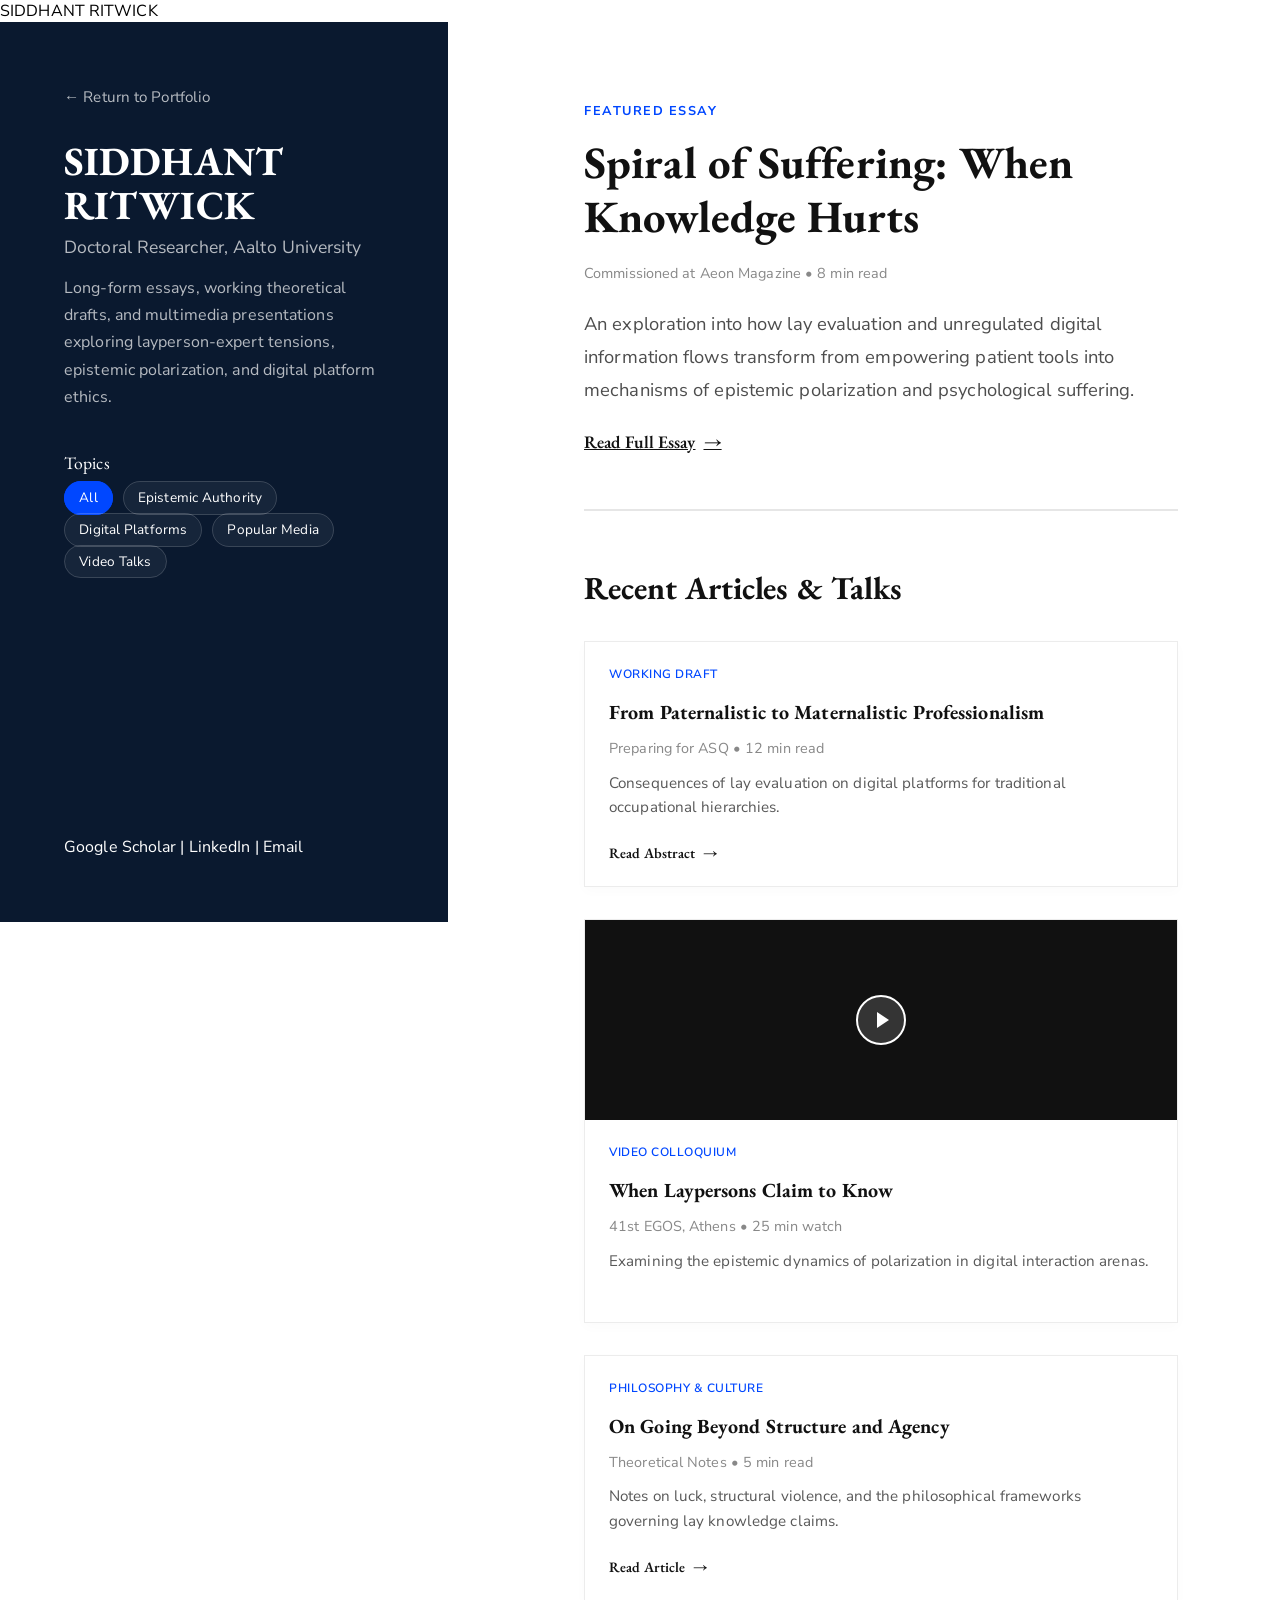
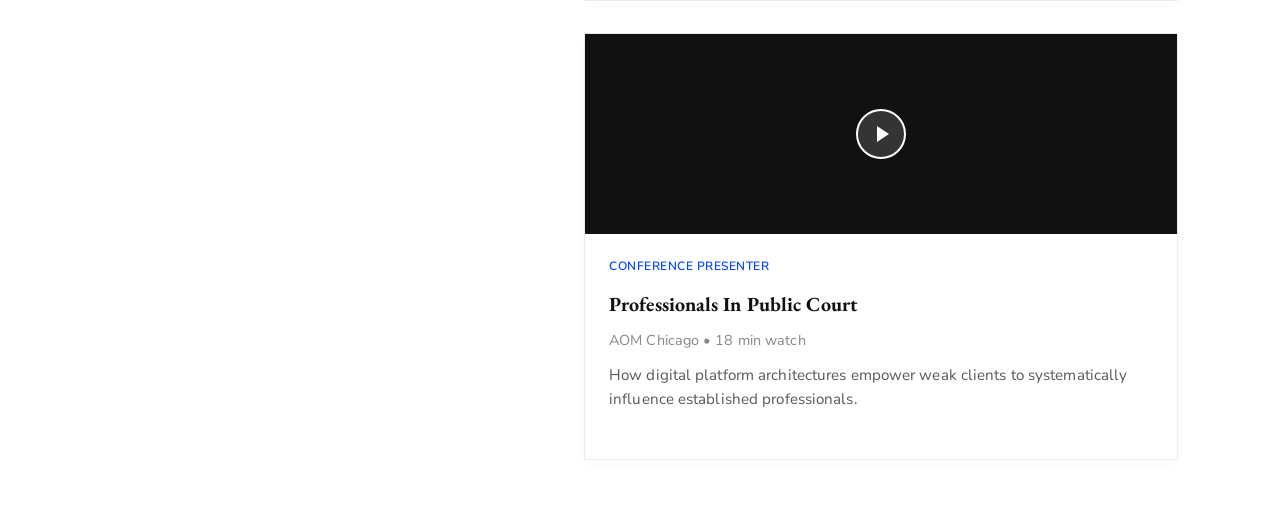
==== blog.html @ ccbb0965 "feat: create dedicated editorial blog hub (blog.html)" ====
<!DOCTYPE html>
<html lang="en">
<head>
    <meta charset="UTF-8">
    <meta name="viewport" content="width=device-width, initial-scale=1.0">
    <title>Insights & Essays | Siddhant Ritwick</title>
    <link href="https://fonts.googleapis.com/css2?family=EB+Garamond:ital,wght@0,400..700;1,400..700&family=Nunito+Sans:ital,opsz,wght@0,6..12,300..600;1,6..12,300..600&display=swap" rel="stylesheet">
    <link rel="stylesheet" href="style.css">
</head>
<body>

    <!-- Mobile Header Bar -->
    <header class="mobile-header">
        <span class="mobile-logo">SIDDHANT RITWICK</span>
        <a href="index.html" style="color:white; text-decoration:none; font-size: 0.9rem;">← Portfolio</a>
    </header>

    <div class="split-layout">
        <!-- Fixed Left Panel -->
        <nav class="left-panel">
            <div>
                <a href="index.html" class="back-link">← Return to Portfolio</a>
                <div class="identity">
                    <h1>SIDDHANT RITWICK</h1>
                    <p class="subtitle">Doctoral Researcher, Aalto University</p>
                </div>
                <p class="blog-left-desc">
                    Long-form essays, working theoretical drafts, and multimedia presentations exploring layperson-expert tensions, epistemic polarization, and digital platform ethics.
                </p>
                <div style="margin-top: 2rem;">
                    <p style="font-family: var(--font-heading); font-size: 1.1rem; margin-bottom: 0.8rem; color: white;">Topics</p>
                    <ul class="topic-list">
                        <li><a href="#" class="topic-pill active">All</a></li>
                        <li><a href="#" class="topic-pill">Epistemic Authority</a></li>
                        <li><a href="#" class="topic-pill">Digital Platforms</a></li>
                        <li><a href="#" class="topic-pill">Popular Media</a></li>
                        <li><a href="#" class="topic-pill">Video Talks</a></li>
                    </ul>
                </div>
            </div>
            <div class="left-footer">
                Google Scholar | LinkedIn | Email
            </div>
        </nav>

        <!-- Scrollable Right Panel (Editorial Magazine Feed) -->
        <main class="right-panel" style="padding-top: 5rem;">
            
            <!-- Featured Hero Article -->
            <article class="featured-article">
                <span class="featured-badge">Featured Essay</span>
                <h2>Spiral of Suffering: When Knowledge Hurts</h2>
                <div class="article-meta">Commissioned at Aeon Magazine • 8 min read</div>
                <p class="featured-excerpt">
                    An exploration into how lay evaluation and unregulated digital information flows transform from empowering patient tools into mechanisms of epistemic polarization and psychological suffering.
                </p>
                <a href="#" class="read-more" style="font-size: 1.1rem;">Read Full Essay <span class="arrow">→</span></a>
            </article>

            <h3 class="section-title" style="font-size: 2rem; margin-bottom: 2rem;">Recent Articles & Talks</h3>

            <!-- Standard Grid Feed -->
            <div class="media-grid">
                
                <article class="media-card blog-card">
                    <div class="media-content">
                        <span class="media-tag">Working Draft</span>
                        <h3>From Paternalistic to Maternalistic Professionalism</h3>
                        <p class="article-meta" style="margin-bottom: 0.8rem;">Preparing for ASQ • 12 min read</p>
                        <p class="media-excerpt">Consequences of lay evaluation on digital platforms for traditional occupational hierarchies.</p>
                        <span class="read-more">Read Abstract <span class="arrow">→</span></span>
                    </div>
                </article>

                <article class="media-card video-card">
                    <div class="video-thumbnail"><div class="play-button"></div></div>
                    <div class="media-content">
                        <span class="media-tag">Video Colloquium</span>
                        <h3>When Laypersons Claim to Know</h3>
                        <p class="article-meta" style="margin-bottom: 0.8rem;">41st EGOS, Athens • 25 min watch</p>
                        <p class="media-excerpt">Examining the epistemic dynamics of polarization in digital interaction arenas.</p>
                    </div>
                </article>

                <article class="media-card blog-card">
                    <div class="media-content">
                        <span class="media-tag">Philosophy & Culture</span>
                        <h3>On Going Beyond Structure and Agency</h3>
                        <p class="article-meta" style="margin-bottom: 0.8rem;">Theoretical Notes • 5 min read</p>
                        <p class="media-excerpt">Notes on luck, structural violence, and the philosophical frameworks governing lay knowledge claims.</p>
                        <span class="read-more">Read Article <span class="arrow">→</span></span>
                    </div>
                </article>

                <article class="media-card video-card">
                    <div class="video-thumbnail"><div class="play-button"></div></div>
                    <div class="media-content">
                        <span class="media-tag">Conference Presenter</span>
                        <h3>Professionals In Public Court</h3>
                        <p class="article-meta" style="margin-bottom: 0.8rem;">AOM Chicago • 18 min watch</p>
                        <p class="media-excerpt">How digital platform architectures empower weak clients to systematically influence established professionals.</p>
                    </div>
                </article>

            </div>

        </main>
    </div>

</body>
</html>
---- style.css ----
/* CSS Variables */
:root {
    --bg-left: #0A192F;
    --bg-right: #FFFFFF;
    --text-left: #FFFFFF;
    --text-right: #111111;
    --accent-blue: #0047FF;
    --font-heading: 'EB Garamond', serif;
    --font-body: 'Avenir Next', 'Avenir', 'Nunito Sans', sans-serif; /* Native on Mac/iOS, beautiful Google Font fallback on Windows/Android */
}

/* CSS Reset */
*, *::before, *::after {
    margin: 0;
    padding: 0;
    box-sizing: border-box;
}

/* Custom Scrollbar support for Firefox */
html {
    scrollbar-width: thin;
    scrollbar-color: rgba(17, 17, 17, 0.15) transparent;
}

body {
    font-family: var(--font-body);
    font-weight: 400; /* Set a crisp, readable weight */
    letter-spacing: 0.1px; /* Subtle spacing adjustment for Avenir geometric shapes */
}

/* Custom Scrollbar for Chrome, Safari, and Edge */
::-webkit-scrollbar {
    width: 6px; /* Ultra-thin vertical scrollbar */
    height: 6px; /* Ultra-thin horizontal scrollbar */
}

/* The background track of the scrollbar (blends into the white canvas) */
::-webkit-scrollbar-track {
    background: var(--bg-right); 
}

/* The draggable handle */
::-webkit-scrollbar-thumb {
    background: rgba(17, 17, 17, 0.15); /* Soft, subtle gray handle */
    border-radius: 10px;
    transition: background 0.3s ease;
}

/* Hover state: Turns electric blue to match your interactive theme */
::-webkit-scrollbar-thumb:hover {
    background: var(--accent-blue); 
}

/* Desktop CSS Layout (Split-Screen Mechanics) */
.split-layout {
    display: flex;
    min-height: 100vh;
}

.left-panel {
    width: 35%;
    background-color: var(--bg-left);
    color: var(--text-left);
    position: sticky;
    top: 0;
    height: 100vh;
    overflow: visible !important; /* Crucial to prevent clipping the overlapping image */
    padding: 4rem;
    display: flex;
    flex-direction: column;
    justify-content: space-between;
}

.right-panel {
    width: 65%;
    background-color: var(--bg-right);
    color: var(--text-right);
    padding: 4rem 8% 4rem 8.5rem; /* Reclaimed space by reducing left padding to 8.5rem */
}

/* Identity */
.profile-image-container {
    position: absolute;
    top: 14rem; 
    right: -90px; /* Shifts the circle further left into the navy panel */
    width: 280px;
    height: 280px;
    z-index: 10;
}

.profile-image {
    width: 100%;
    height: 100%;
    border-radius: 50%;
    background-color: #ccd6f6; 
    border: 4px solid var(--bg-right);
    background-image: url('profile.jpeg'); 
    background-size: cover;
    background-position: 25% 25%; /* Custom crop to perfectly frame your face/shoulders */
    box-shadow: 0 4px 20px rgba(0, 0, 0, 0.15);
}

.identity {
    padding-right: 0;
}

.identity h1 {
    font-family: var(--font-heading);
    font-size: 2.5rem;
    font-weight: 700;
    line-height: 1.1;
    margin-bottom: 0.5rem;
}

.identity .subtitle {
    font-family: var(--font-body);
    font-size: 1.1rem;
    color: rgba(255, 255, 255, 0.7);
}

/* Navigation */
/* Hide the dropdown toggle on desktop screens */
.menu-toggle {
    display: none;
}

.nav-menu {
    list-style: none;
    padding: 0;
    padding-right: 11.5rem; /* Pushes the menu items safely to the left */
    display: flex;
    flex-direction: column;
    gap: 1.5rem;
}

.nav-menu a {
    text-decoration: none;
    color: var(--text-left);
    font-family: var(--font-heading);
    font-size: 1.15rem;
    font-weight: 600;
    display: inline-block;
    transition: all 0.25s ease;
    border-left: 2px solid transparent;
    padding-left: 0;
}

/* Hover state: Displays a bright blue accent line to the left of the item */
.nav-menu a:hover,
.nav-menu a.active {
    color: var(--accent-blue);
    border-left: 2px solid var(--accent-blue);
    padding-left: 12px;
}

/* Footer / Quick Links */
.left-footer {
    display: flex;
    flex-direction: column;
    gap: 1.5rem;
}

.left-footer .quick-links a {
    font-size: 0.9rem;
    color: rgba(255, 255, 255, 0.7);
    text-decoration: none;
}

.left-footer .quick-links a:hover {
    color: var(--accent-blue);
}

.btn-cv {
    display: inline-block;
    text-align: center;
    padding: 0.75rem 1.5rem;
    border: 1px solid rgba(255, 255, 255, 0.4);
    color: var(--text-left);
    text-decoration: none;
    font-family: var(--font-body);
    font-weight: 500;
    border-radius: 4px;
    transition: all 0.3s ease;
}

.btn-cv:hover {
    background-color: var(--accent-blue);
    border-color: var(--accent-blue);
    color: var(--bg-right);
}

/* Right Panel - Content Section */
.content-section {
    padding: 4rem 0;
    margin-bottom: 2rem;
    display: flex;
    flex-direction: column;
    justify-content: center;
    border-bottom: 1px solid rgba(17, 17, 17, 0.1);
}

#introduction h2 {
    font-family: var(--font-heading);
    font-size: 2.5rem;
    font-weight: 700;
    line-height: 1.2;
    color: var(--text-right);
    margin-bottom: 1.5rem;
    max-width: 90%;
}

.bio-text {
    font-family: var(--font-body);
    font-size: 1.1rem;
    line-height: 1.8;
    color: rgba(17, 17, 17, 0.8);
    margin-bottom: 3rem;
    max-width: 90%;
}

/* Affiliation Strip */
.affiliation-strip {
    display: flex;
    flex-wrap: wrap;
    gap: 1.5rem;
    align-items: center;
    border-top: 2px solid var(--text-right);
    padding-top: 1.5rem;
}

.affiliation-logo {
    font-family: var(--font-heading);
    font-size: 0.85rem;
    letter-spacing: 1px;
    font-weight: 600;
    text-transform: uppercase;
    color: rgba(17, 17, 17, 0.4);
    transition: all 0.3s ease;
    cursor: default;
}

.affiliation-logo:hover {
    color: var(--accent-blue);
}

/* Research Section */
.section-title {
    font-family: var(--font-heading);
    font-size: 2.2rem;
    margin-bottom: 2rem;
    color: var(--text-right);
}

.pub-grid {
    display: flex;
    flex-direction: column;
    gap: 1.5rem;
    margin-bottom: 3rem;
}

.pub-card {
    border: 1px solid rgba(17, 17, 17, 0.08);
    box-shadow: 0 4px 12px rgba(0, 0, 0, 0.02);
    padding: 2rem;
    background: var(--bg-right);
    transition: all 0.4s cubic-bezier(0.16, 1, 0.3, 1);
}

.pub-card:hover {
    border-color: var(--accent-blue);
    box-shadow: 0 12px 30px rgba(0, 71, 255, 0.06);
    transform: translateY(-4px);
}

.pub-tag {
    font-family: var(--font-body);
    font-size: 0.8rem;
    text-transform: uppercase;
    letter-spacing: 0.5px;
    color: rgba(17, 17, 17, 0.5);
    display: inline-block;
    margin-bottom: 1rem;
    font-weight: 600;
}

.accent-tag {
    color: var(--accent-blue);
}

.pub-card h3 {
    font-family: var(--font-heading);
    font-size: 1.4rem;
    margin-bottom: 0.5rem;
    line-height: 1.4;
}

.pub-authors, .pub-journal {
    font-family: var(--font-body);
    margin-bottom: 0.25rem;
    font-size: 1rem;
    color: rgba(17, 17, 17, 0.7);
}

.pub-journal {
    font-style: italic;
    font-weight: 500;
    color: var(--text-right);
}

.abstract-accordion {
    margin-top: 1rem;
    border-top: 1px dashed rgba(17, 17, 17, 0.1);
    padding-top: 0.85rem;
}

.abstract-accordion summary {
    font-family: var(--font-heading);
    font-size: 0.85rem;
    font-weight: 600;
    color: var(--accent-blue);
    cursor: pointer;
    list-style: none;
    outline: none;
    text-transform: uppercase;
    letter-spacing: 0.5px;
}

.abstract-accordion summary:hover {
    color: #0036cc; /* Slightly darken the blue */
}

.abstract-accordion p {
    margin-top: 1rem;
    font-family: var(--font-body);
    font-size: 0.95rem;
    line-height: 1.6;
    color: rgba(17, 17, 17, 0.8);
}

/* List Section */
.list-section h4 {
    font-family: var(--font-heading);
    font-size: 1.2rem;
    margin-bottom: 1rem;
    border-bottom: 2px solid var(--text-right);
    display: inline-block;
    padding-bottom: 0.3rem;
}

.clean-list {
    list-style-type: square;
    padding-left: 1.2rem;
    display: flex;
    flex-direction: column;
    gap: 0.8rem;
}

.clean-list li {
    font-family: var(--font-body);
    font-size: 1rem;
    color: rgba(17, 17, 17, 0.8);
    line-height: 1.5;
}

/* Experience & Accolades Section */
.subsection-title {
    font-family: var(--font-heading);
    font-size: 1.5rem;
    margin-bottom: 2rem;
    color: var(--text-right);
    border-bottom: 2px solid var(--text-right);
    padding-bottom: 0.5rem;
    display: inline-block;
}

.timeline-wrapper {
    margin-bottom: 4rem;
}

.timeline {
    border-left: 2px solid rgba(17, 17, 17, 0.1);
    padding-left: 2rem;
    position: relative;
    margin-left: 0.5rem;
    display: flex;
    flex-direction: column;
    gap: 2rem;
}

.timeline-item {
    position: relative;
}

.timeline-item::before {
    content: '';
    position: absolute;
    left: calc(-2rem - 7px); /* Centers the 12px dot exactly on the 2px left border */
    top: 0.35rem;
    width: 12px;
    height: 12px;
    background: var(--bg-right);
    border: 2px solid rgba(17, 17, 17, 0.4);
    border-radius: 50%;
    transition: all 0.3s ease;
    z-index: 2;
}

.timeline-item:hover::before {
    background: var(--accent-blue);
    border-color: var(--accent-blue);
    transform: scale(1.2);
}

.timeline-date {
    font-family: var(--font-heading);
    font-size: 0.75rem;
    font-weight: 700;
    color: var(--accent-blue);
    text-transform: uppercase;
    letter-spacing: 1px;
    margin-bottom: 0.25rem;
}

.timeline-content h4 {
    font-family: var(--font-heading);
    font-size: 1.1rem;
    font-weight: 600;
    margin-bottom: 0.2rem;
    color: var(--text-right);
}

.timeline-content p {
    font-family: var(--font-body);
    font-size: 0.95rem;
    color: rgba(17, 17, 17, 0.6);
}

.corporate-node::before {
    border-color: rgba(17, 17, 17, 0.4);
}

.grants-stat {
    font-family: var(--font-body);
    font-size: 1.1rem;
    color: var(--accent-blue);
    margin-bottom: 1.5rem;
    background: rgba(0, 71, 255, 0.05);
    padding: 1rem;
    border-left: 4px solid var(--accent-blue);
}

/* Insights & Media Section */
.media-grid {
    display: grid;
    grid-template-columns: repeat(auto-fit, minmax(300px, 1fr));
    gap: 2rem;
    width: 100%;
}

.media-card {
    border: 1px solid rgba(17, 17, 17, 0.08);
    box-shadow: 0 4px 12px rgba(0, 0, 0, 0.02);
    background: var(--bg-right);
    display: flex;
    flex-direction: column;
    transition: all 0.4s cubic-bezier(0.16, 1, 0.3, 1);
    cursor: pointer;
    overflow: hidden;
    height: 100%;
}

.media-card:hover {
    border-color: var(--accent-blue);
    box-shadow: 0 12px 30px rgba(0, 71, 255, 0.06);
    transform: translateY(-4px);
}

.video-thumbnail {
    background: var(--text-right);
    height: 200px;
    width: 100%;
    display: flex;
    align-items: center;
    justify-content: center;
    position: relative;
}

.play-button {
    width: 50px;
    height: 50px;
    border-radius: 50%;
    background: rgba(255, 255, 255, 0.15);
    border: 2px solid var(--bg-right);
    display: flex;
    align-items: center;
    justify-content: center;
    transition: all 0.3s ease;
}

.play-button::after {
    content: '';
    width: 0;
    height: 0;
    border-top: 8px solid transparent;
    border-bottom: 8px solid transparent;
    border-left: 12px solid var(--bg-right);
    margin-left: 4px; /* Perfectly balances the visual offset of a triangle */
    transition: all 0.3s ease;
}

.video-card:hover .play-button {
    background: var(--accent-blue);
    border-color: var(--accent-blue);
}

.media-content {
    padding: 1.5rem;
    display: flex;
    flex-direction: column;
    flex-grow: 1;
}

.media-tag {
    font-family: var(--font-body);
    font-size: 0.75rem;
    text-transform: uppercase;
    font-weight: 600;
    color: var(--accent-blue);
    margin-bottom: 1rem;
    letter-spacing: 0.5px;
}

.media-card h3 {
    font-family: var(--font-heading);
    font-size: 1.25rem;
    line-height: 1.4;
    margin-bottom: 0.75rem;
    color: var(--text-right);
}

.media-meta, .media-excerpt {
    font-family: var(--font-body);
    font-size: 0.95rem;
    color: rgba(17, 17, 17, 0.7);
    line-height: 1.6;
    margin-bottom: 1.5rem;
    flex-grow: 1;
}

.read-more {
    font-family: var(--font-heading);
    font-size: 0.9rem;
    font-weight: 600;
    color: var(--text-right);
    display: flex;
    align-items: center;
    gap: 0.5rem;
    transition: color 0.3s ease;
    margin-top: auto;
}

.arrow {
    transition: transform 0.3s ease;
}

.blog-card:hover .read-more {
    color: var(--accent-blue);
}

.blog-card:hover .arrow {
    transform: translateX(5px);
}

/* Contact & Beyond the Desk Section */
.final-section {
    border-bottom: none;
}

.contact-text {
    font-family: var(--font-body);
    font-size: 1.1rem;
    line-height: 1.6;
    color: rgba(17, 17, 17, 0.8);
    margin-bottom: 2rem;
    max-width: 80%;
}

.minimal-form {
    display: flex;
    flex-direction: column;
    gap: 1.2rem;
    max-width: 500px;
    margin-top: 1.5rem;
}

.form-group input, 
.form-group textarea {
    width: 100%;
    padding: 0.85rem 1rem; /* Slightly slimmer padding */
    font-family: var(--font-body);
    font-size: 0.95rem;
    background: transparent;
    border: 1px solid rgba(17, 17, 17, 0.15); /* Subtler border color */
    color: var(--text-right);
    outline: none;
    transition: all 0.3s ease;
    border-radius: 4px;
}

.form-group input:focus, 
.form-group textarea:focus {
    border-color: rgba(17, 17, 17, 0.7);
    box-shadow: none; /* Removes default browser glow */
}

.btn-submit {
    align-self: flex-start;
    padding: 1rem 2rem;
    font-family: var(--font-heading);
    font-weight: 600;
    font-size: 1rem;
    color: var(--bg-right);
    background: var(--text-right);
    border: none;
    border-radius: 4px;
    cursor: pointer;
    transition: all 0.3s ease;
}

.btn-submit:hover {
    background: var(--accent-blue);
}

.beyond-desk {
    margin-top: 5rem;
    padding-top: 3rem;
    border-top: 1px dashed rgba(17, 17, 17, 0.2);
}

.beyond-desk h3 {
    font-family: var(--font-heading);
    font-size: 1.25rem;
    margin-bottom: 1.5rem;
    color: var(--text-right);
}

.test-scores {
    display: flex;
    gap: 1rem;
    margin-bottom: 1.5rem;
    flex-wrap: wrap;
}

.score-pill {
    font-family: var(--font-body);
    font-size: 0.85rem;
    font-weight: 600;
    background: rgba(17, 17, 17, 0.05);
    padding: 0.5rem 1rem;
    border-radius: 20px;
    color: var(--text-right);
    letter-spacing: 0.5px;
}

.beyond-desk p {
    font-family: var(--font-body);
    font-size: 1rem;
    line-height: 1.6;
    color: rgba(17, 17, 17, 0.6);
    max-width: 80%;
    font-style: italic;
}

/* ==========================================
   1. TABLET LAYOUT (Max-width: 1024px)
   Keeps the split-screen but scales down elements to fit smaller screens.
   ========================================== */
@media (max-width: 1024px) {
    /* Scale down the overlapping circle and adjust its alignment */
    .profile-image-container {
        width: 200px;
        height: 200px;
        right: -100px; /* Half of 200px */
        top: 14rem;
    }

    /* Move the nav container to the top right */
    .nav-container {
        position: fixed;
        top: 1.5rem;
        right: 1.5rem;
        width: auto;
        display: flex;
        flex-direction: column;
        align-items: flex-end;
        margin-bottom: 0;
        z-index: 1000;
    }

    /* Style the custom Hamburger Toggle Button */
    .menu-toggle {
        display: flex;
        align-items: center;
        justify-content: center;
        width: 45px;
        height: 45px;
        padding: 0;
        background: transparent; 
        border: none;
        color: var(--text-left);
        font-size: 1.8rem;
        cursor: pointer;
        transition: all 0.3s ease;
    }

    .hamburger {
        display: inline-block;
        transition: transform 0.4s cubic-bezier(0.16, 1, 0.3, 1);
    }

    .menu-toggle:hover, .menu-toggle.active, .nav-container:hover .menu-toggle {
        color: var(--accent-blue);
    }

    .nav-container:hover .hamburger, .menu-toggle.active .hamburger {
        transform: rotate(90deg);
    }

    /* Style the Dropdown Menu list */
    .nav-menu {
        display: flex; 
        flex-direction: column;
        width: 240px;
        background: var(--bg-left); 
        border: 1px solid rgba(255, 255, 255, 0.1);
        border-radius: 4px;
        box-shadow: 0 10px 30px rgba(0, 0, 0, 0.3);
        padding: 0.5rem 0;
        margin-top: 0.5rem;
        position: absolute;
        top: 100%; 
        right: 0; 
        z-index: 99;
        gap: 0;
        
        /* Smooth dropdown animation */
        opacity: 0;
        visibility: hidden;
        transform: translateY(-10px);
        transition: all 0.4s cubic-bezier(0.16, 1, 0.3, 1);
    }

    .nav-container:hover .nav-menu,
    .nav-menu.open {
        opacity: 1;
        visibility: visible;
        transform: translateY(0);
    }

    .nav-menu li {
        width: 100%;
    }

    .nav-menu a {
        width: 100%;
        padding: 0.75rem 1.2rem;
        font-size: 0.95rem;
        text-align: left;
        border-left: none !important;
        border-bottom: none !important;
        display: block;
    }

    .nav-menu a:hover,
    .nav-menu a.active {
        background: rgba(0, 71, 255, 0.15);
        color: var(--accent-blue);
    }

    /* Reclaim space on the right panel */
    .right-panel {
        padding: 4rem 6% 4rem 7.5rem;
    }

    /* Scale down headers slightly */
    #introduction h2 {
        font-size: 2.2rem;
    }
}

/* ==========================================
   2. MOBILE LAYOUT (Max-width: 768px)
   Completely stacks the layout vertically.
   ========================================== */
@media (max-width: 768px) {
    /* Stack the layout vertically */
    .split-layout {
        flex-direction: column;
    }

    /* Left Panel: Becomes a top header area, centered */
    .left-panel {
        width: 100%;
        height: auto;
        position: relative;
        padding: 3rem 1.5rem 2rem 1.5rem;
        display: flex;
        flex-direction: column;
        align-items: center;
        text-align: center;
        overflow: hidden !important; /* Critical: prevents the negative desktop offset from creating horizontal scrolling on phones */
    }

    /* Profile Image: Centers beautifully at the top of the mobile screen */
    .profile-image-container {
        position: relative;
        top: 0;
        right: 0; /* Resets desktop overlap offset */
        margin: 0 auto 1.5rem auto;
        width: 140px;
        height: 140px;
    }

    /* Identity spacing resets */
    .identity {
        padding-right: 0;
        margin-bottom: 2rem;
    }



    /* Left Panel Footer: Centers social links on mobile */
    .left-footer {
        align-items: center;
        width: 100%;
        gap: 1rem;
    }

    /* Right Panel: Reclaims the full width of the mobile phone screen */
    .right-panel {
        width: 100%;
        padding: 3rem 1.5rem; /* Removes the massive desktop left-paddings */
    }

    /* Section headings on mobile */
    #introduction h2 {
        font-size: 1.8rem;
    }

    .section-title {
        font-size: 1.8rem;
        margin-bottom: 1.5rem;
    }

    /* Slim down grid gaps slightly on mobile */
    .media-grid {
        grid-template-columns: 1fr; /* Force single column on narrow screens */
        gap: 1.5rem;
    }
}

/* Editorial View More Button */
.view-more-wrapper {
    margin-top: 3.5rem;
    display: flex;
    justify-content: flex-start;
}
.btn-editorial {
    font-family: var(--font-heading);
    font-size: 1.25rem;
    font-weight: 600;
    color: var(--text-right);
    text-decoration: none;
    padding: 1rem 2rem;
    border: 1px solid rgba(17, 17, 17, 0.2);
    background: var(--bg-right);
    border-radius: 4px;
    transition: all 0.3s cubic-bezier(0.16, 1, 0.3, 1);
    display: inline-flex;
    align-items: center;
    gap: 0.75rem;
}
.btn-editorial:hover {
    border-color: var(--accent-blue);
    color: var(--accent-blue);
    box-shadow: 0 8px 24px rgba(0, 71, 255, 0.08);
    transform: translateY(-2px);
}
.btn-editorial:hover .arrow {
    transform: translateX(6px);
}

/* Blog Page Specific Styling */
.back-link {
    font-family: var(--font-body);
    font-size: 0.95rem;
    color: rgba(255, 255, 255, 0.7);
    text-decoration: none;
    display: inline-flex;
    align-items: center;
    gap: 0.5rem;
    margin-bottom: 2rem;
    transition: color 0.3s ease;
}
.back-link:hover {
    color: var(--accent-blue);
}

.blog-left-desc {
    font-family: var(--font-body);
    font-size: 1rem;
    line-height: 1.7;
    color: rgba(255, 255, 255, 0.7);
    margin-top: 1rem;
    margin-bottom: 2.5rem;
}

/* Topic Filter Tags on Left Panel */
.topic-list {
    list-style: none;
    padding: 0;
    display: flex;
    flex-wrap: wrap;
    gap: 0.6rem;
}
.topic-pill {
    font-family: var(--font-body);
    font-size: 0.85rem;
    color: var(--text-left);
    background: rgba(255, 255, 255, 0.05);
    border: 1px solid rgba(255, 255, 255, 0.15);
    padding: 0.4rem 0.9rem;
    border-radius: 20px;
    text-decoration: none;
    transition: all 0.3s ease;
}
.topic-pill:hover, .topic-pill.active {
    background: var(--accent-blue);
    border-color: var(--accent-blue);
}

/* Featured Hero Article */
.featured-article {
    border-bottom: 2px solid rgba(17, 17, 17, 0.1);
    padding-bottom: 3.5rem;
    margin-bottom: 3.5rem;
}
.featured-badge {
    font-family: var(--font-body);
    font-size: 0.8rem;
    text-transform: uppercase;
    letter-spacing: 1.5px;
    color: var(--accent-blue);
    font-weight: 700;
    margin-bottom: 1rem;
    display: block;
}
.featured-article h2 {
    font-family: var(--font-heading);
    font-size: 2.8rem;
    line-height: 1.2;
    margin-bottom: 1.2rem;
    color: var(--text-right);
}
.article-meta {
    font-family: var(--font-body);
    font-size: 0.9rem;
    color: rgba(17, 17, 17, 0.5);
    margin-bottom: 1.5rem;
}
.featured-excerpt {
    font-family: var(--font-body);
    font-size: 1.15rem;
    line-height: 1.8;
    color: rgba(17, 17, 17, 0.75);
    margin-bottom: 1.5rem;
}
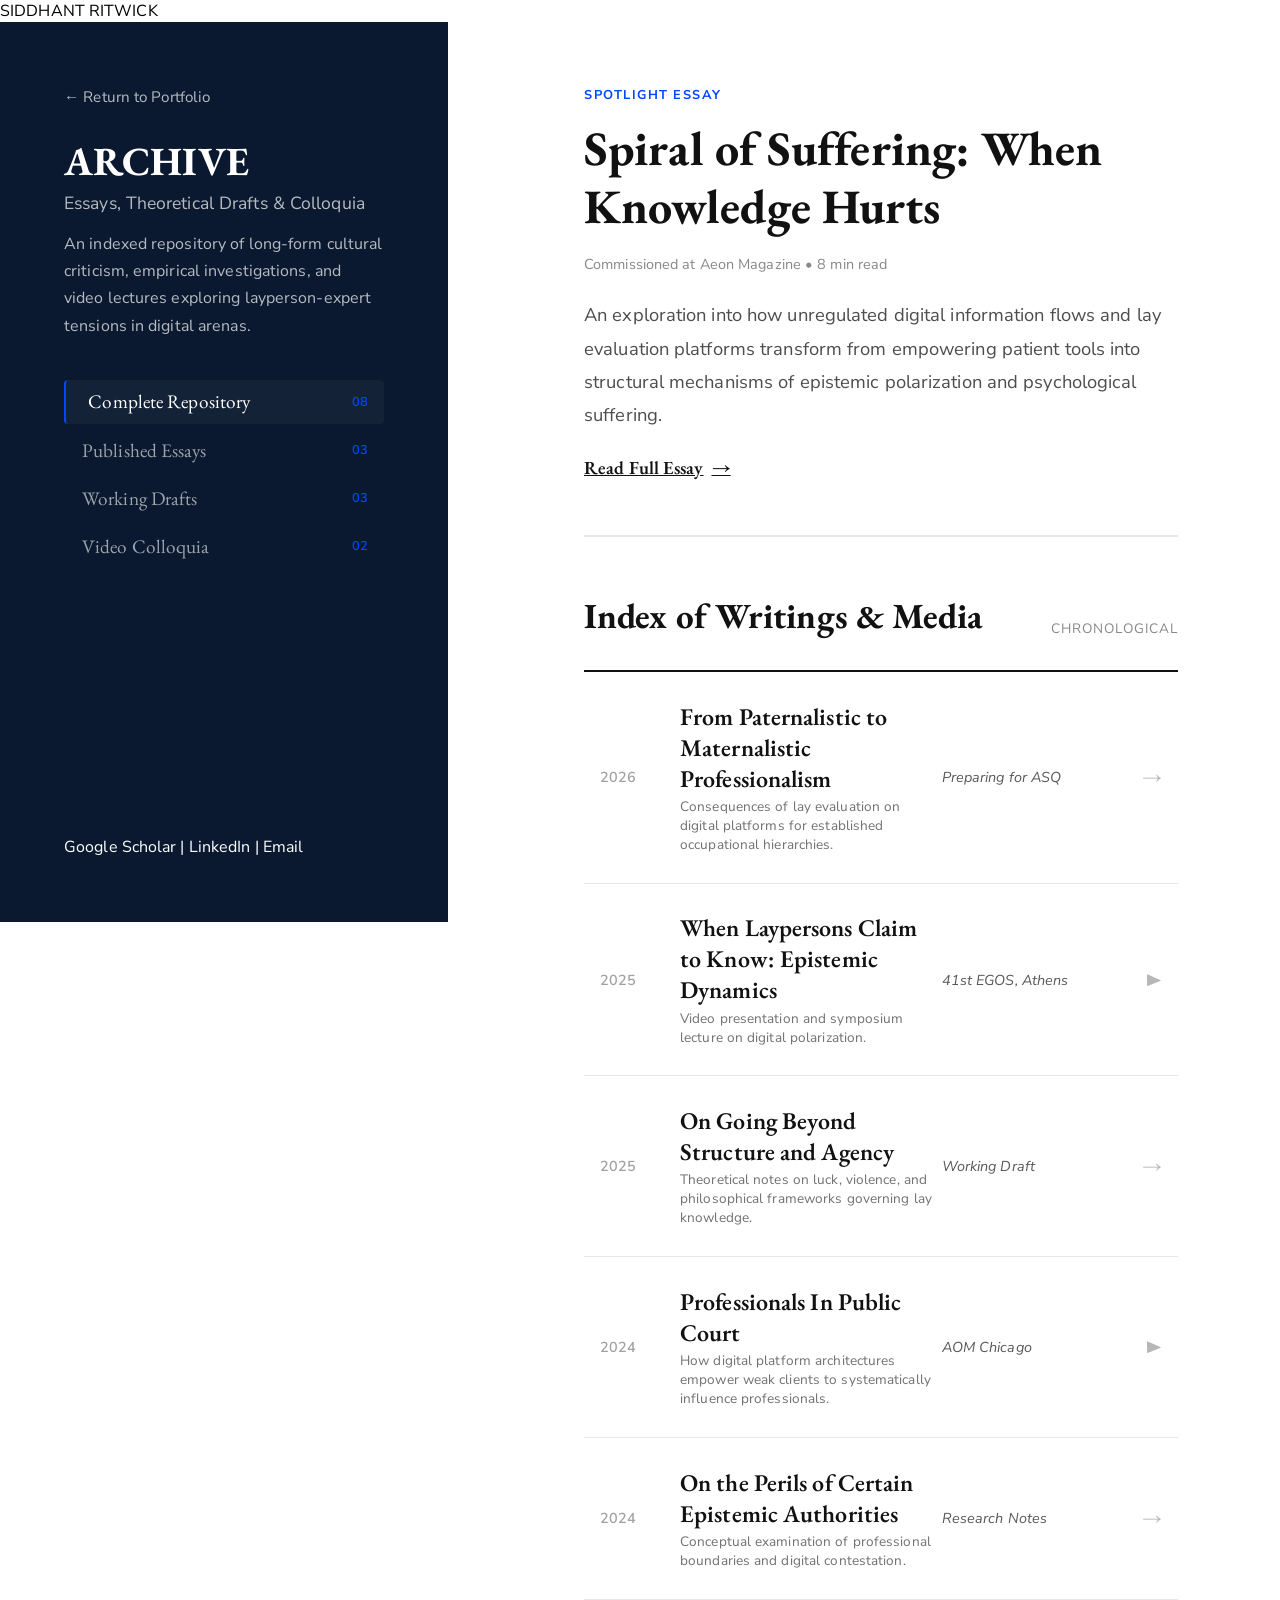
==== commit 6c03a887: "feat: overhaul blog hub into interactive journal archive" ====
--- a/blog.html
+++ b/blog.html
@@ -3,104 +3,122 @@
 <head>
     <meta charset="UTF-8">
     <meta name="viewport" content="width=device-width, initial-scale=1.0">
-    <title>Insights & Essays | Siddhant Ritwick</title>
+    <title>Journal Archive | Siddhant Ritwick</title>
     <link href="https://fonts.googleapis.com/css2?family=EB+Garamond:ital,wght@0,400..700;1,400..700&family=Nunito+Sans:ital,opsz,wght@0,6..12,300..600;1,6..12,300..600&display=swap" rel="stylesheet">
     <link rel="stylesheet" href="style.css">
 </head>
 <body>
 
-    <!-- Mobile Header Bar -->
+    <!-- Mobile Header -->
     <header class="mobile-header">
         <span class="mobile-logo">SIDDHANT RITWICK</span>
-        <a href="index.html" style="color:white; text-decoration:none; font-size: 0.9rem;">← Portfolio</a>
+        <a href="index.html" style="color:white; text-decoration:none; font-family:var(--font-body); font-size: 0.9rem;">← Portfolio</a>
     </header>
 
     <div class="split-layout">
-        <!-- Fixed Left Panel -->
+        
+        <!-- Fixed Left Panel: Scholarly Volume Index -->
         <nav class="left-panel">
             <div>
                 <a href="index.html" class="back-link">← Return to Portfolio</a>
                 <div class="identity">
-                    <h1>SIDDHANT RITWICK</h1>
-                    <p class="subtitle">Doctoral Researcher, Aalto University</p>
+                    <h1>ARCHIVE</h1>
+                    <p class="subtitle">Essays, Theoretical Drafts & Colloquia</p>
                 </div>
                 <p class="blog-left-desc">
-                    Long-form essays, working theoretical drafts, and multimedia presentations exploring layperson-expert tensions, epistemic polarization, and digital platform ethics.
+                    An indexed repository of long-form cultural criticism, empirical investigations, and video lectures exploring layperson-expert tensions in digital arenas.
                 </p>
-                <div style="margin-top: 2rem;">
-                    <p style="font-family: var(--font-heading); font-size: 1.1rem; margin-bottom: 0.8rem; color: white;">Topics</p>
-                    <ul class="topic-list">
-                        <li><a href="#" class="topic-pill active">All</a></li>
-                        <li><a href="#" class="topic-pill">Epistemic Authority</a></li>
-                        <li><a href="#" class="topic-pill">Digital Platforms</a></li>
-                        <li><a href="#" class="topic-pill">Popular Media</a></li>
-                        <li><a href="#" class="topic-pill">Video Talks</a></li>
-                    </ul>
-                </div>
+                
+                <!-- Sleek Interactive Vertical Index -->
+                <ul class="archive-index">
+                    <li><a href="#" class="active"><span>Complete Repository</span> <span class="archive-count">08</span></a></li>
+                    <li><a href="#"><span>Published Essays</span> <span class="archive-count">03</span></a></li>
+                    <li><a href="#"><span>Working Drafts</span> <span class="archive-count">03</span></a></li>
+                    <li><a href="#"><span>Video Colloquia</span> <span class="archive-count">02</span></a></li>
+                </ul>
             </div>
+            
             <div class="left-footer">
                 Google Scholar | LinkedIn | Email
             </div>
         </nav>
 
-        <!-- Scrollable Right Panel (Editorial Magazine Feed) -->
-        <main class="right-panel" style="padding-top: 5rem;">
+        <!-- Scrollable Right Panel: The Interactive Archive Rows -->
+        <main class="right-panel" style="padding-top: 4rem;">
             
-            <!-- Featured Hero Article -->
+            <!-- Hero Featured Piece -->
             <article class="featured-article">
-                <span class="featured-badge">Featured Essay</span>
-                <h2>Spiral of Suffering: When Knowledge Hurts</h2>
+                <span class="featured-badge">Spotlight Essay</span>
+                <h2 style="font-size: 3rem;">Spiral of Suffering: When Knowledge Hurts</h2>
                 <div class="article-meta">Commissioned at Aeon Magazine • 8 min read</div>
                 <p class="featured-excerpt">
-                    An exploration into how lay evaluation and unregulated digital information flows transform from empowering patient tools into mechanisms of epistemic polarization and psychological suffering.
+                    An exploration into how unregulated digital information flows and lay evaluation platforms transform from empowering patient tools into structural mechanisms of epistemic polarization and psychological suffering.
                 </p>
-                <a href="#" class="read-more" style="font-size: 1.1rem;">Read Full Essay <span class="arrow">→</span></a>
+                <a href="#" class="read-more" style="font-size: 1.15rem;">Read Full Essay <span class="arrow">→</span></a>
             </article>
 
-            <h3 class="section-title" style="font-size: 2rem; margin-bottom: 2rem;">Recent Articles & Talks</h3>
+            <div style="display: flex; justify-content: space-between; align-items: flex-end; margin-top: 3rem;">
+                <h3 class="section-title" style="margin: 0; font-size: 2.2rem;">Index of Writings & Media</h3>
+                <span style="font-family: var(--font-body); font-size: 0.85rem; color: rgba(17,17,17,0.5); text-transform: uppercase; letter-spacing: 1px;">Chronological</span>
+            </div>
 
-            <!-- Standard Grid Feed -->
-            <div class="media-grid">
+            <!-- Novel Interactive Rows Layout -->
+            <div class="archive-table">
                 
-                <article class="media-card blog-card">
-                    <div class="media-content">
-                        <span class="media-tag">Working Draft</span>
-                        <h3>From Paternalistic to Maternalistic Professionalism</h3>
-                        <p class="article-meta" style="margin-bottom: 0.8rem;">Preparing for ASQ • 12 min read</p>
-                        <p class="media-excerpt">Consequences of lay evaluation on digital platforms for traditional occupational hierarchies.</p>
-                        <span class="read-more">Read Abstract <span class="arrow">→</span></span>
+                <!-- Row 1 -->
+                <a href="#" class="archive-row">
+                    <span class="row-year">2026</span>
+                    <div class="row-title">
+                        <h4>From Paternalistic to Maternalistic Professionalism</h4>
+                        <span class="row-subtitle">Consequences of lay evaluation on digital platforms for established occupational hierarchies.</span>
                     </div>
-                </article>
+                    <span class="row-venue">Preparing for ASQ</span>
+                    <span class="row-icon">→</span>
+                </a>
 
-                <article class="media-card video-card">
-                    <div class="video-thumbnail"><div class="play-button"></div></div>
-                    <div class="media-content">
-                        <span class="media-tag">Video Colloquium</span>
-                        <h3>When Laypersons Claim to Know</h3>
-                        <p class="article-meta" style="margin-bottom: 0.8rem;">41st EGOS, Athens • 25 min watch</p>
-                        <p class="media-excerpt">Examining the epistemic dynamics of polarization in digital interaction arenas.</p>
+                <!-- Row 2 -->
+                <a href="#" class="archive-row">
+                    <span class="row-year">2025</span>
+                    <div class="row-title">
+                        <h4>When Laypersons Claim to Know: Epistemic Dynamics</h4>
+                        <span class="row-subtitle">Video presentation and symposium lecture on digital polarization.</span>
                     </div>
-                </article>
+                    <span class="row-venue">41st EGOS, Athens</span>
+                    <span class="row-icon">▶</span>
+                </a>
 
-                <article class="media-card blog-card">
-                    <div class="media-content">
-                        <span class="media-tag">Philosophy & Culture</span>
-                        <h3>On Going Beyond Structure and Agency</h3>
-                        <p class="article-meta" style="margin-bottom: 0.8rem;">Theoretical Notes • 5 min read</p>
-                        <p class="media-excerpt">Notes on luck, structural violence, and the philosophical frameworks governing lay knowledge claims.</p>
-                        <span class="read-more">Read Article <span class="arrow">→</span></span>
+                <!-- Row 3 -->
+                <a href="#" class="archive-row">
+                    <span class="row-year">2025</span>
+                    <div class="row-title">
+                        <h4>On Going Beyond Structure and Agency</h4>
+                        <span class="row-subtitle">Theoretical notes on luck, violence, and philosophical frameworks governing lay knowledge.</span>
                     </div>
-                </article>
+                    <span class="row-venue">Working Draft</span>
+                    <span class="row-icon">→</span>
+                </a>
 
-                <article class="media-card video-card">
-                    <div class="video-thumbnail"><div class="play-button"></div></div>
-                    <div class="media-content">
-                        <span class="media-tag">Conference Presenter</span>
-                        <h3>Professionals In Public Court</h3>
-                        <p class="article-meta" style="margin-bottom: 0.8rem;">AOM Chicago • 18 min watch</p>
-                        <p class="media-excerpt">How digital platform architectures empower weak clients to systematically influence established professionals.</p>
+                <!-- Row 4 -->
+                <a href="#" class="archive-row">
+                    <span class="row-year">2024</span>
+                    <div class="row-title">
+                        <h4>Professionals In Public Court</h4>
+                        <span class="row-subtitle">How digital platform architectures empower weak clients to systematically influence professionals.</span>
                     </div>
-                </article>
+                    <span class="row-venue">AOM Chicago</span>
+                    <span class="row-icon">▶</span>
+                </a>
+
+                <!-- Row 5 -->
+                <a href="#" class="archive-row">
+                    <span class="row-year">2024</span>
+                    <div class="row-title">
+                        <h4>On the Perils of Certain Epistemic Authorities</h4>
+                        <span class="row-subtitle">Conceptual examination of professional boundaries and digital contestation.</span>
+                    </div>
+                    <span class="row-venue">Research Notes</span>
+                    <span class="row-icon">→</span>
+                </a>
 
             </div>
 
--- a/style.css
+++ b/style.css
@@ -859,35 +859,180 @@
     }
 }
 
-/* Editorial View More Button */
-.view-more-wrapper {
+/* ==========================================
+   HOMEPAGE ARCHIVE BANNER
+   ========================================== */
+.archive-banner {
     margin-top: 3.5rem;
-    display: flex;
-    justify-content: flex-start;
-}
-.btn-editorial {
-    font-family: var(--font-heading);
-    font-size: 1.25rem;
-    font-weight: 600;
-    color: var(--text-right);
+    width: 100%;
+    background: var(--bg-left); /* Dark Navy */
+    color: var(--text-left);
+    padding: 2.5rem 3rem;
+    border-radius: 6px;
+    display: flex;
+    justify-content: space-between;
+    align-items: center;
     text-decoration: none;
-    padding: 1rem 2rem;
-    border: 1px solid rgba(17, 17, 17, 0.2);
-    background: var(--bg-right);
-    border-radius: 4px;
-    transition: all 0.3s cubic-bezier(0.16, 1, 0.3, 1);
-    display: inline-flex;
+    border: 1px solid rgba(255, 255, 255, 0.1);
+    transition: all 0.4s cubic-bezier(0.16, 1, 0.3, 1);
+    box-shadow: 0 10px 30px rgba(0, 0, 0, 0.15);
+}
+.archive-banner:hover {
+    border-color: var(--accent-blue);
+    transform: translateY(-4px);
+    box-shadow: 0 15px 35px rgba(0, 71, 255, 0.15);
+}
+.banner-sub {
+    font-family: var(--font-body);
+    font-size: 0.8rem;
+    text-transform: uppercase;
+    letter-spacing: 2px;
+    color: var(--accent-blue);
+    font-weight: 700;
+    display: block;
+    margin-bottom: 0.5rem;
+}
+.banner-text h3 {
+    font-family: var(--font-heading);
+    font-size: 1.8rem;
+    margin: 0;
+    font-weight: 600;
+}
+.banner-action {
+    font-family: var(--font-heading);
+    font-size: 1.1rem;
+    font-weight: 600;
+    display: flex;
     align-items: center;
     gap: 0.75rem;
-}
-.btn-editorial:hover {
-    border-color: var(--accent-blue);
-    color: var(--accent-blue);
-    box-shadow: 0 8px 24px rgba(0, 71, 255, 0.08);
-    transform: translateY(-2px);
-}
-.btn-editorial:hover .arrow {
-    transform: translateX(6px);
+    color: var(--text-left);
+}
+.banner-arrow {
+    font-size: 1.4rem;
+    transition: transform 0.3s ease;
+    color: var(--accent-blue);
+}
+.archive-banner:hover .banner-arrow {
+    transform: translateX(8px);
+}
+
+/* ==========================================
+   NOVEL JOURNAL ARCHIVE LAYOUT (blog.html)
+   ========================================== */
+/* Left Panel Clean Category Index */
+.archive-index {
+    list-style: none;
+    padding: 0;
+    display: flex;
+    flex-direction: column;
+    gap: 0.25rem;
+    margin-top: 1.5rem;
+}
+.archive-index a {
+    font-family: var(--font-heading);
+    font-size: 1.2rem;
+    color: rgba(255, 255, 255, 0.6);
+    text-decoration: none;
+    padding: 0.6rem 1rem;
+    border-radius: 4px;
+    display: flex;
+    justify-content: space-between;
+    align-items: center;
+    transition: all 0.3s ease;
+    border-left: 2px solid transparent;
+}
+.archive-index a:hover, .archive-index a.active {
+    color: #FFFFFF;
+    background: rgba(255, 255, 255, 0.04);
+    border-left-color: var(--accent-blue);
+    padding-left: 1.4rem;
+}
+.archive-count {
+    font-family: var(--font-body);
+    font-size: 0.8rem;
+    color: var(--accent-blue);
+    font-weight: 600;
+}
+
+/* Right Panel Interactive Rows */
+.archive-table {
+    display: flex;
+    flex-direction: column;
+    border-top: 2px solid var(--text-right);
+    margin-top: 2rem;
+}
+.archive-row {
+    display: grid;
+    grid-template-columns: 80px 1fr 180px 40px;
+    align-items: center;
+    padding: 1.8rem 1rem;
+    border-bottom: 1px solid rgba(17, 17, 17, 0.1);
+    text-decoration: none;
+    color: var(--text-right);
+    transition: all 0.35s cubic-bezier(0.16, 1, 0.3, 1);
+}
+.archive-row:hover {
+    background: rgba(0, 71, 255, 0.03);
+    padding-left: 1.8rem; /* Smooth indentation on hover */
+    border-bottom-color: var(--accent-blue);
+}
+.row-year {
+    font-family: var(--font-body);
+    font-size: 0.9rem;
+    font-weight: 600;
+    color: rgba(17, 17, 17, 0.4);
+}
+.row-title h4 {
+    font-family: var(--font-heading);
+    font-size: 1.5rem;
+    margin: 0;
+    font-weight: 600;
+    transition: color 0.3s ease;
+}
+.archive-row:hover .row-title h4 {
+    color: var(--accent-blue);
+}
+.row-subtitle {
+    font-family: var(--font-body);
+    font-size: 0.85rem;
+    color: rgba(17, 17, 17, 0.6);
+    margin-top: 0.2rem;
+    display: block;
+}
+.row-venue {
+    font-family: var(--font-body);
+    font-size: 0.9rem;
+    color: rgba(17, 17, 17, 0.7);
+    font-style: italic;
+}
+.row-icon {
+    font-family: var(--font-heading);
+    font-size: 1.25rem;
+    color: rgba(17, 17, 17, 0.3);
+    text-align: right;
+    transition: all 0.3s ease;
+}
+.archive-row:hover .row-icon {
+    color: var(--accent-blue);
+    transform: translateX(4px);
+}
+
+/* Responsive adjustments for archive banner & rows */
+@media (max-width: 768px) {
+    .archive-banner {
+        flex-direction: column;
+        align-items: flex-start;
+        gap: 1.5rem;
+        padding: 1.8rem;
+    }
+    .archive-row {
+        grid-template-columns: 1fr 30px;
+        gap: 0.5rem;
+        padding: 1.5rem 0.5rem;
+    }
+    .row-year, .row-venue {
+        display: none; /* Hide metadata columns on mobile, keep clean title */
+    }
 }
 
 /* Blog Page Specific Styling */
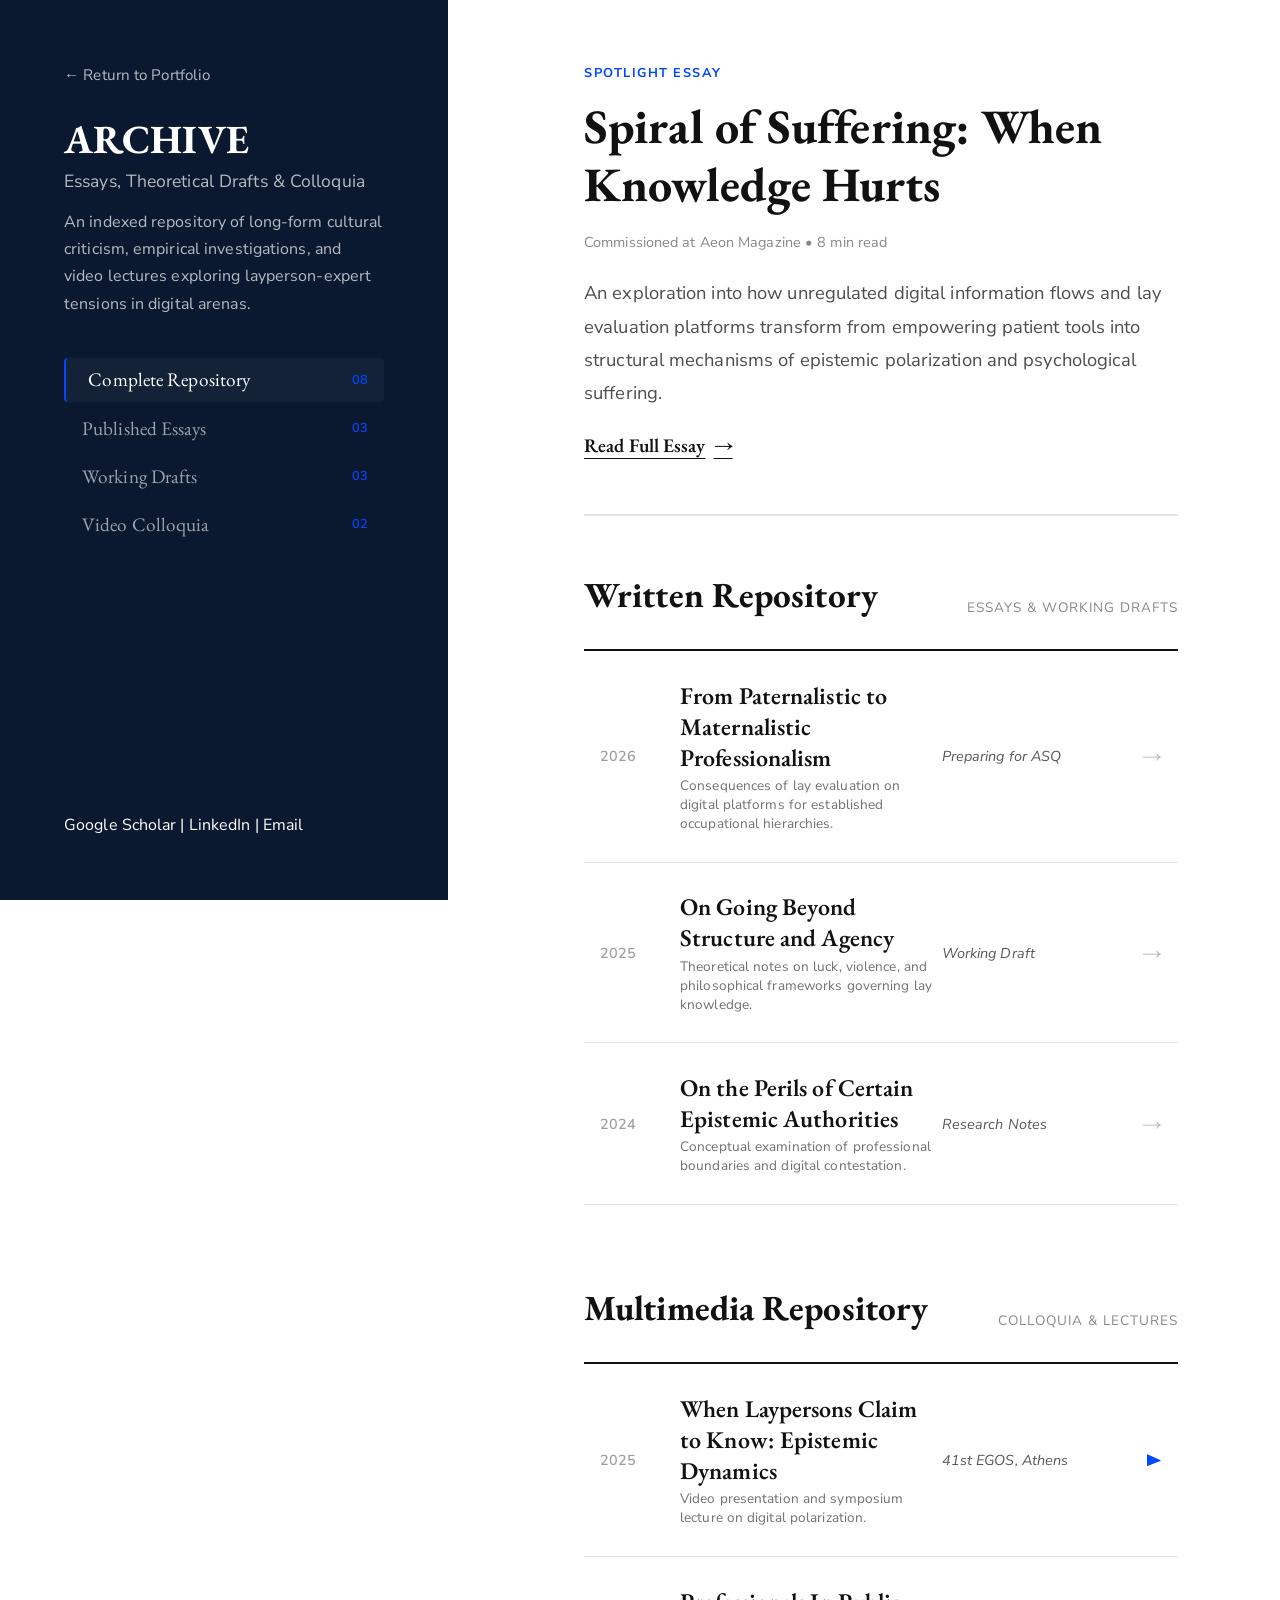
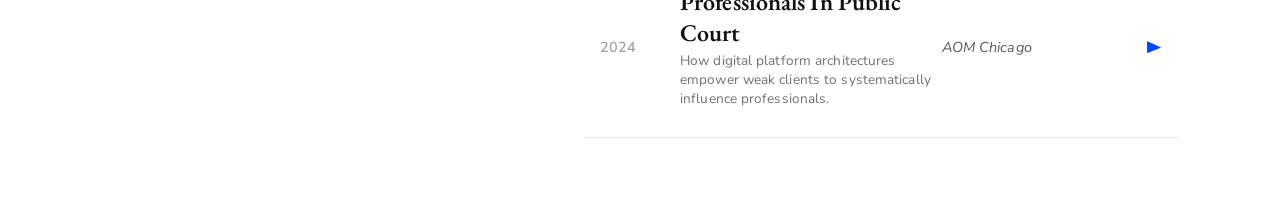
==== commit 5c25a589: "style: refine animations and reorganize blog layout" ====
--- a/blog.html
+++ b/blog.html
@@ -54,18 +54,16 @@
                 <p class="featured-excerpt">
                     An exploration into how unregulated digital information flows and lay evaluation platforms transform from empowering patient tools into structural mechanisms of epistemic polarization and psychological suffering.
                 </p>
-                <a href="#" class="read-more" style="font-size: 1.15rem;">Read Full Essay <span class="arrow">→</span></a>
+                <a href="#" class="read-more" style="font-size: 1.2rem;">Read Full Essay <span class="arrow">→</span></a>
             </article>
 
-            <div style="display: flex; justify-content: space-between; align-items: flex-end; margin-top: 3rem;">
-                <h3 class="section-title" style="margin: 0; font-size: 2.2rem;">Index of Writings & Media</h3>
-                <span style="font-family: var(--font-body); font-size: 0.85rem; color: rgba(17,17,17,0.5); text-transform: uppercase; letter-spacing: 1px;">Chronological</span>
+            <!-- SECTION 1: WRITTEN REPOSITORY -->
+            <div style="display: flex; justify-content: space-between; align-items: flex-end; margin-top: 3.5rem;">
+                <h3 class="section-title" style="margin: 0; font-size: 2.2rem;">Written Repository</h3>
+                <span style="font-family: var(--font-body); font-size: 0.85rem; color: rgba(17,17,17,0.5); text-transform: uppercase; letter-spacing: 1px;">Essays & Working Drafts</span>
             </div>
 
-            <!-- Novel Interactive Rows Layout -->
             <div class="archive-table">
-                
-                <!-- Row 1 -->
                 <a href="#" class="archive-row">
                     <span class="row-year">2026</span>
                     <div class="row-title">
@@ -76,18 +74,6 @@
                     <span class="row-icon">→</span>
                 </a>
 
-                <!-- Row 2 -->
-                <a href="#" class="archive-row">
-                    <span class="row-year">2025</span>
-                    <div class="row-title">
-                        <h4>When Laypersons Claim to Know: Epistemic Dynamics</h4>
-                        <span class="row-subtitle">Video presentation and symposium lecture on digital polarization.</span>
-                    </div>
-                    <span class="row-venue">41st EGOS, Athens</span>
-                    <span class="row-icon">▶</span>
-                </a>
-
-                <!-- Row 3 -->
                 <a href="#" class="archive-row">
                     <span class="row-year">2025</span>
                     <div class="row-title">
@@ -98,18 +84,6 @@
                     <span class="row-icon">→</span>
                 </a>
 
-                <!-- Row 4 -->
-                <a href="#" class="archive-row">
-                    <span class="row-year">2024</span>
-                    <div class="row-title">
-                        <h4>Professionals In Public Court</h4>
-                        <span class="row-subtitle">How digital platform architectures empower weak clients to systematically influence professionals.</span>
-                    </div>
-                    <span class="row-venue">AOM Chicago</span>
-                    <span class="row-icon">▶</span>
-                </a>
-
-                <!-- Row 5 -->
                 <a href="#" class="archive-row">
                     <span class="row-year">2024</span>
                     <div class="row-title">
@@ -119,7 +93,34 @@
                     <span class="row-venue">Research Notes</span>
                     <span class="row-icon">→</span>
                 </a>
+            </div>
 
+            <!-- SECTION 2: MULTIMEDIA REPOSITORY (VIDEOS) -->
+            <div style="display: flex; justify-content: space-between; align-items: flex-end; margin-top: 5rem;">
+                <h3 class="section-title" style="margin: 0; font-size: 2.2rem;">Multimedia Repository</h3>
+                <span style="font-family: var(--font-body); font-size: 0.85rem; color: rgba(17,17,17,0.5); text-transform: uppercase; letter-spacing: 1px;">Colloquia & Lectures</span>
+            </div>
+
+            <div class="archive-table">
+                <a href="#" class="archive-row">
+                    <span class="row-year">2025</span>
+                    <div class="row-title">
+                        <h4>When Laypersons Claim to Know: Epistemic Dynamics</h4>
+                        <span class="row-subtitle">Video presentation and symposium lecture on digital polarization.</span>
+                    </div>
+                    <span class="row-venue">41st EGOS, Athens</span>
+                    <span class="row-icon" style="color: var(--accent-blue);">▶</span>
+                </a>
+
+                <a href="#" class="archive-row">
+                    <span class="row-year">2024</span>
+                    <div class="row-title">
+                        <h4>Professionals In Public Court</h4>
+                        <span class="row-subtitle">How digital platform architectures empower weak clients to systematically influence professionals.</span>
+                    </div>
+                    <span class="row-venue">AOM Chicago</span>
+                    <span class="row-icon" style="color: var(--accent-blue);">▶</span>
+                </a>
             </div>
 
         </main>
--- a/style.css
+++ b/style.css
@@ -548,27 +548,24 @@
 }
 
 .read-more {
-    font-family: var(--font-heading);
-    font-size: 0.9rem;
-    font-weight: 600;
-    color: var(--text-right);
-    display: flex;
+    display: inline-flex;
     align-items: center;
     gap: 0.5rem;
-    transition: color 0.3s ease;
-    margin-top: auto;
-}
-
-.arrow {
-    transition: transform 0.3s ease;
-}
-
-.blog-card:hover .read-more {
-    color: var(--accent-blue);
-}
-
-.blog-card:hover .arrow {
-    transform: translateX(5px);
+    color: var(--text-right);
+    text-decoration: underline;
+    text-underline-offset: 6px;
+    font-family: var(--font-heading);
+    font-weight: 600;
+    transition: all 0.3s cubic-bezier(0.16, 1, 0.3, 1);
+}
+.read-more .arrow {
+    transition: transform 0.3s cubic-bezier(0.16, 1, 0.3, 1);
+}
+.read-more:hover {
+    color: var(--accent-blue);
+}
+.read-more:hover .arrow {
+    transform: translateX(6px);
 }
 
 /* Contact & Beyond the Desk Section */
@@ -1120,3 +1117,23 @@
     color: rgba(17, 17, 17, 0.75);
     margin-bottom: 1.5rem;
 }
+
+@media (min-width: 769px) {
+    .mobile-header {
+        display: none !important;
+    }
+}
+
+details.abstract-accordion summary ~ * {
+    animation: smoothExpand 0.35s cubic-bezier(0.16, 1, 0.3, 1) forwards;
+}
+@keyframes smoothExpand {
+    0% {
+        opacity: 0;
+        transform: translateY(-8px);
+    }
+    100% {
+        opacity: 1;
+        transform: translateY(0);
+    }
+}
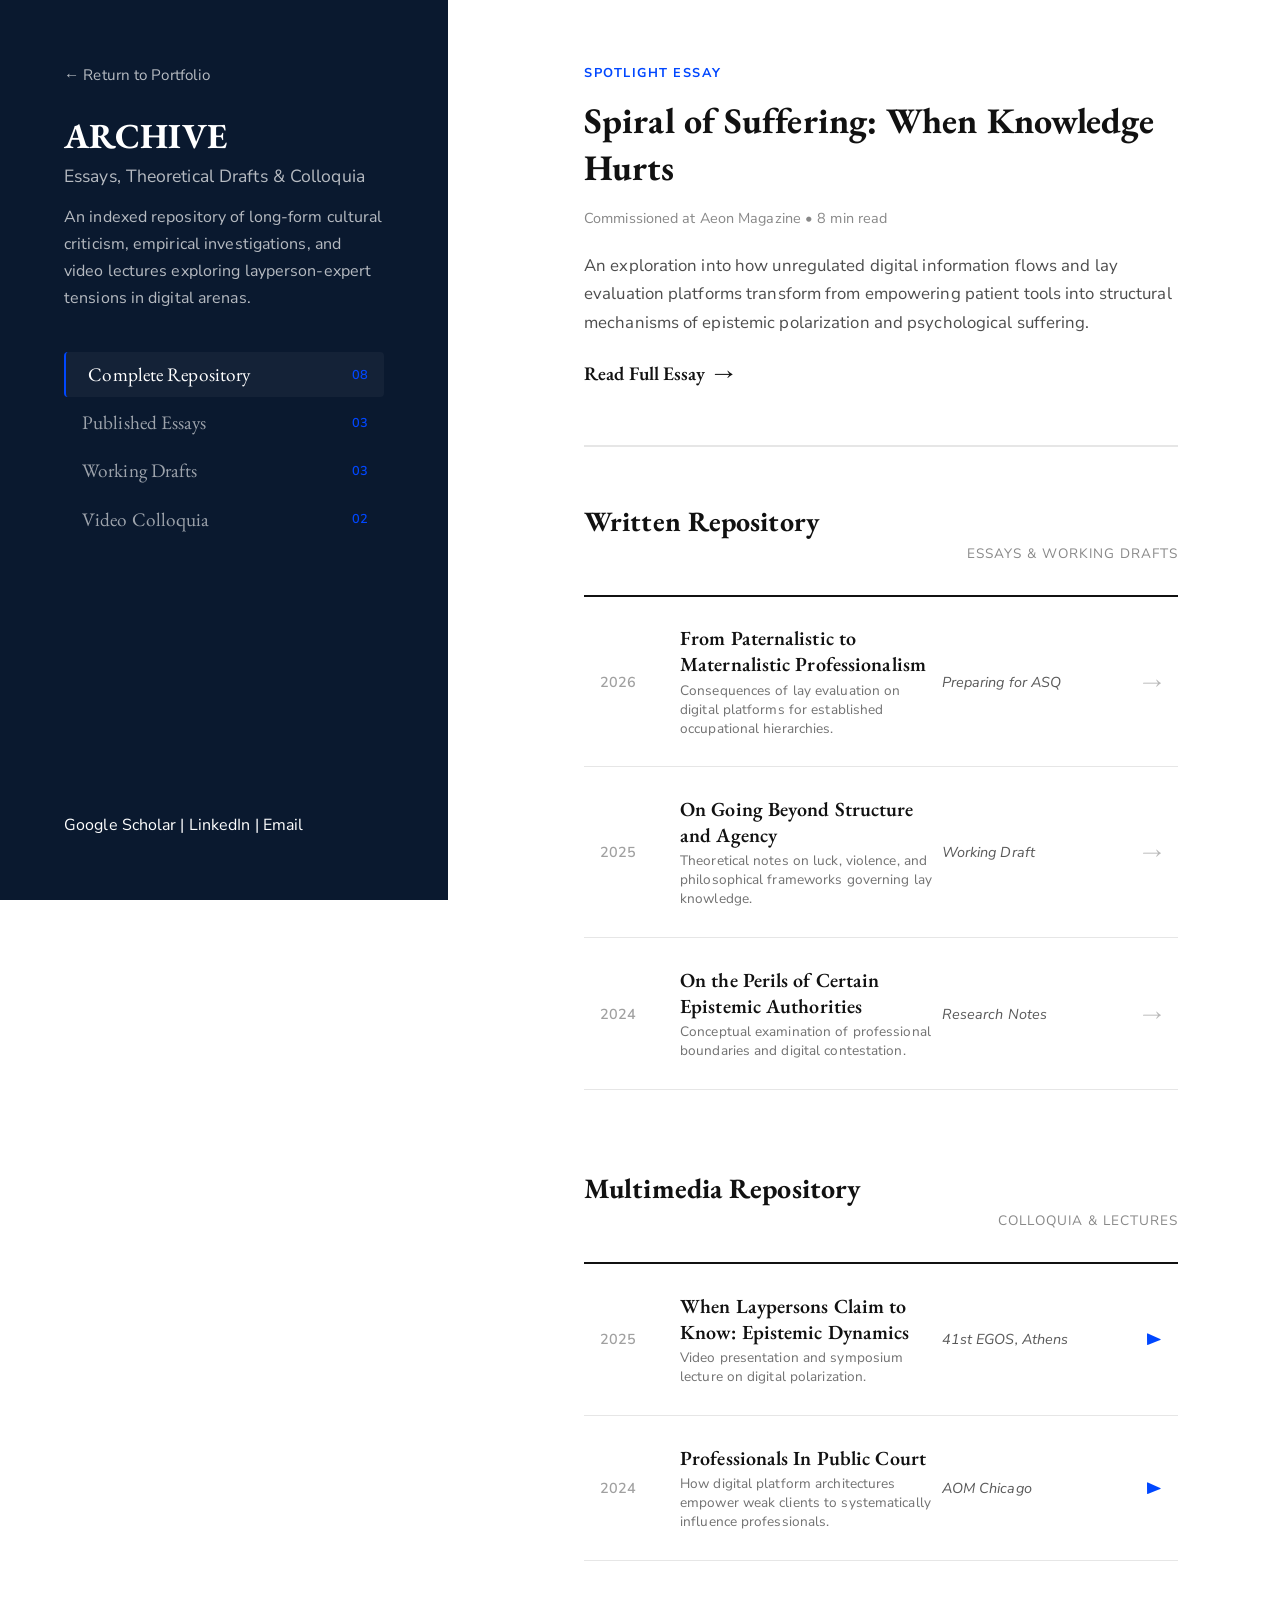
==== commit c67dee41: "style: remove stray mobile header text and clean layout" ====
--- a/blog.html
+++ b/blog.html
@@ -9,11 +9,6 @@
 </head>
 <body>
 
-    <!-- Mobile Header -->
-    <header class="mobile-header">
-        <span class="mobile-logo">SIDDHANT RITWICK</span>
-        <a href="index.html" style="color:white; text-decoration:none; font-family:var(--font-body); font-size: 0.9rem;">← Portfolio</a>
-    </header>
 
     <div class="split-layout">
         
--- a/style.css
+++ b/style.css
@@ -552,11 +552,27 @@
     align-items: center;
     gap: 0.5rem;
     color: var(--text-right);
-    text-decoration: underline;
-    text-underline-offset: 6px;
-    font-family: var(--font-heading);
-    font-weight: 600;
+    text-decoration: none;
+    font-family: var(--font-heading);
+    font-weight: 600;
+    position: relative;
+    padding-bottom: 0.15rem;
     transition: all 0.3s cubic-bezier(0.16, 1, 0.3, 1);
+}
+.read-more::after {
+    content: '';
+    position: absolute;
+    width: 100%;
+    height: 2px;
+    bottom: 0;
+    left: 0;
+    background-color: var(--accent-blue);
+    transform: scaleX(0);
+    transform-origin: left;
+    transition: transform 0.3s cubic-bezier(0.16, 1, 0.3, 1);
+}
+.read-more:hover::after {
+    transform: scaleX(1);
 }
 .read-more .arrow {
     transition: transform 0.3s cubic-bezier(0.16, 1, 0.3, 1);
@@ -856,61 +872,59 @@
     }
 }
 
-/* ==========================================
-   HOMEPAGE ARCHIVE BANNER
-   ========================================== */
-.archive-banner {
-    margin-top: 3.5rem;
+/* Right-aligned wrapper */
+.archive-link-wrapper {
+    display: flex;
+    justify-content: flex-end; /* Aligns the button cleanly to the right corner */
+    margin-top: 2.5rem;
     width: 100%;
-    background: var(--bg-left); /* Dark Navy */
-    color: var(--text-left);
-    padding: 2.5rem 3rem;
-    border-radius: 6px;
-    display: flex;
-    justify-content: space-between;
+}
+
+/* Minimalist Navy Text Button */
+.archive-text-btn {
+    position: relative;
+    font-family: var(--font-heading);
+    font-size: 1rem;
+    font-weight: 600;
+    color: var(--bg-left); /* Deep Navy Blue */
+    text-decoration: none;
+    display: inline-flex;
     align-items: center;
-    text-decoration: none;
-    border: 1px solid rgba(255, 255, 255, 0.1);
-    transition: all 0.4s cubic-bezier(0.16, 1, 0.3, 1);
-    box-shadow: 0 10px 30px rgba(0, 0, 0, 0.15);
-}
-.archive-banner:hover {
-    border-color: var(--accent-blue);
-    transform: translateY(-4px);
-    box-shadow: 0 15px 35px rgba(0, 71, 255, 0.15);
-}
-.banner-sub {
-    font-family: var(--font-body);
-    font-size: 0.8rem;
-    text-transform: uppercase;
-    letter-spacing: 2px;
-    color: var(--accent-blue);
-    font-weight: 700;
-    display: block;
-    margin-bottom: 0.5rem;
-}
-.banner-text h3 {
-    font-family: var(--font-heading);
-    font-size: 1.8rem;
-    margin: 0;
-    font-weight: 600;
-}
-.banner-action {
-    font-family: var(--font-heading);
-    font-size: 1.1rem;
-    font-weight: 600;
-    display: flex;
-    align-items: center;
-    gap: 0.75rem;
-    color: var(--text-left);
-}
-.banner-arrow {
-    font-size: 1.4rem;
-    transition: transform 0.3s ease;
-    color: var(--accent-blue);
-}
-.archive-banner:hover .banner-arrow {
-    transform: translateX(8px);
+    gap: 0.5rem;
+    padding-bottom: 0.25rem;
+    transition: all 0.3s cubic-bezier(0.16, 1, 0.3, 1);
+}
+
+/* Animated Underline */
+.archive-text-btn::after {
+    content: '';
+    position: absolute;
+    width: 100%;
+    height: 2px;
+    bottom: 0;
+    left: 0;
+    background-color: var(--accent-blue);
+    transform: scaleX(0);
+    transform-origin: left;
+    transition: transform 0.3s cubic-bezier(0.16, 1, 0.3, 1);
+}
+
+.archive-text-btn:hover::after {
+    transform: scaleX(1);
+}
+
+/* Smooth Arrow Animation */
+.archive-text-btn .btn-arrow {
+    transition: transform 0.3s cubic-bezier(0.16, 1, 0.3, 1);
+}
+
+/* Hover State: Shifts to Electric Blue & Glides Right */
+.archive-text-btn:hover {
+    color: var(--accent-blue);
+}
+
+.archive-text-btn:hover .btn-arrow {
+    transform: translateX(8px); /* Smoothly glides the arrow forward */
 }
 
 /* ==========================================
@@ -1137,3 +1151,99 @@
         transform: translateY(0);
     }
 }
+
+/* ==========================================
+   1. SHARPER, REFINED TYPOGRAPHY SCALE
+   ========================================== */
+/* Main Section Headers (Reduced from 2.5rem) */
+.section-title {
+    font-size: 1.75rem !important;
+    margin-bottom: 1.5rem !important;
+}
+
+/* Left Panel Identity Title (Reduced from 2.8rem) */
+.identity h1 {
+    font-size: 2.2rem !important;
+}
+
+/* Homepage Intro Hook & Blog Hero Title (Reduced from 3rem) */
+#introduction h2,
+.featured-article h2 {
+    font-size: 2.25rem !important;
+    line-height: 1.3 !important;
+    margin-bottom: 1rem !important;
+}
+
+/* Archive Row Titles (Reduced from 1.5rem) */
+.row-title h4 {
+    font-size: 1.25rem !important;
+}
+
+/* Body Text & Excerpts */
+.featured-excerpt,
+.bio-text {
+    font-size: 1.05rem !important;
+    line-height: 1.7 !important;
+}
+
+/* ==========================================
+   2. BUTTER-SMOOTH CSS GRID ACCORDION
+   ========================================== */
+.custom-accordion-trigger {
+    background: none;
+    border: none;
+    font-family: var(--font-heading);
+    font-size: 0.95rem;
+    font-weight: 600;
+    color: var(--accent-blue);
+    cursor: pointer;
+    padding: 0;
+    margin-top: 1.2rem;
+    display: inline-flex;
+    align-items: center;
+    gap: 0.5rem;
+    transition: color 0.3s ease;
+}
+.custom-accordion-trigger:hover {
+    color: var(--text-right);
+}
+.acc-icon {
+    transition: transform 0.35s cubic-bezier(0.16, 1, 0.3, 1);
+    font-size: 1.1rem;
+    line-height: 1;
+}
+.custom-accordion-trigger.active .acc-icon {
+    transform: rotate(45deg); /* Seamlessly rotates '+' into an 'x' */
+}
+
+/* CSS Grid 0fr to 1fr Animation Magic */
+.custom-accordion-wrapper {
+    display: grid;
+    grid-template-rows: 0fr;
+    transition: grid-template-rows 0.4s cubic-bezier(0.16, 1, 0.3, 1);
+}
+.custom-accordion-wrapper.open {
+    grid-template-rows: 1fr;
+}
+.custom-accordion-inner {
+    overflow: hidden;
+}
+.custom-accordion-content {
+    margin-top: 1rem;
+    padding-top: 1rem;
+    border-top: 1px dashed rgba(17, 17, 17, 0.15);
+    font-family: var(--font-body);
+    font-size: 0.95rem;
+    line-height: 1.6;
+    color: rgba(17, 17, 17, 0.75);
+}
+
+/* Permanently hide stray mobile brand text on all devices */
+.mobile-logo {
+    display: none !important;
+}
+
+/* Ensure no extra top spacing exists on the blog page */
+body:has(.archive-index) .split-layout {
+    margin-top: 0 !important;
+}
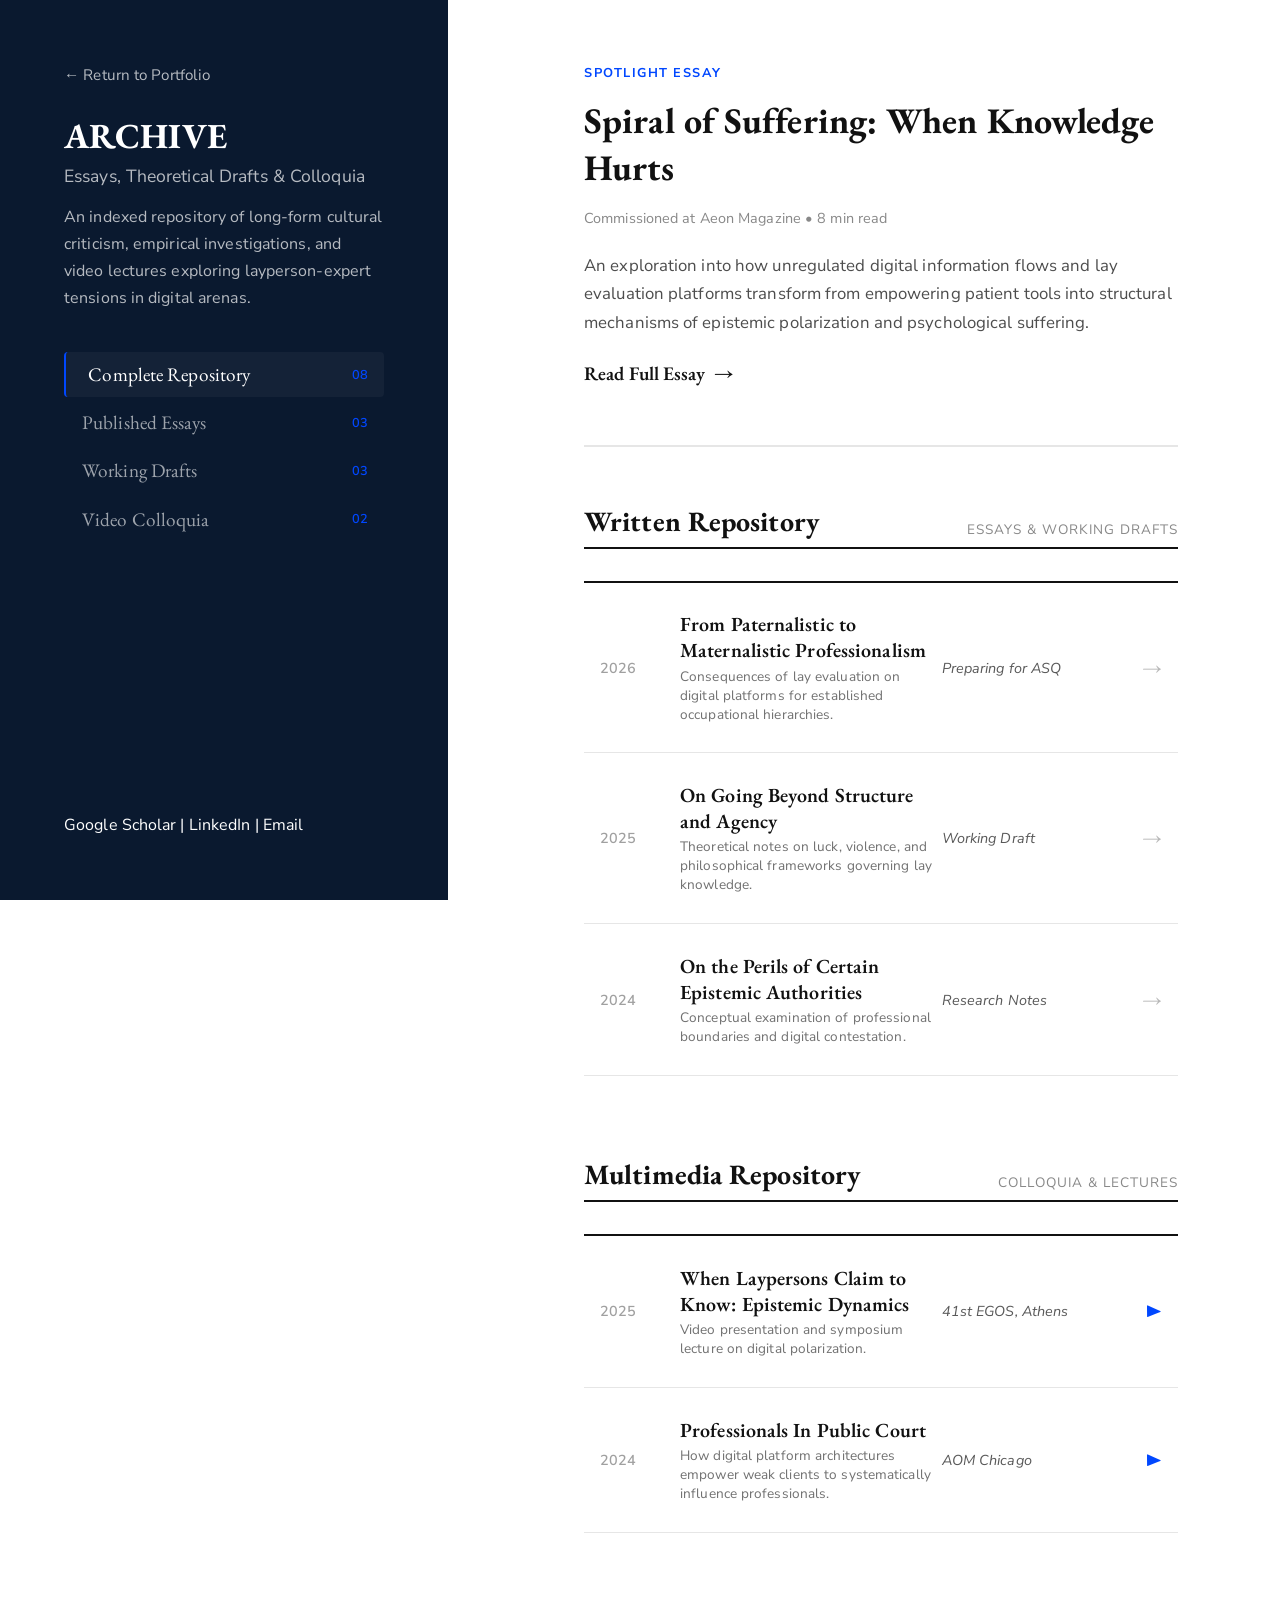
==== commit fb556ed5: "feat: fix mobile grid clipping and header wrapping" ====
--- a/blog.html
+++ b/blog.html
@@ -53,7 +53,7 @@
             </article>
 
             <!-- SECTION 1: WRITTEN REPOSITORY -->
-            <div style="display: flex; justify-content: space-between; align-items: flex-end; margin-top: 3.5rem;">
+            <div class="archive-section-header">
                 <h3 class="section-title" style="margin: 0; font-size: 2.2rem;">Written Repository</h3>
                 <span style="font-family: var(--font-body); font-size: 0.85rem; color: rgba(17,17,17,0.5); text-transform: uppercase; letter-spacing: 1px;">Essays & Working Drafts</span>
             </div>
@@ -91,7 +91,7 @@
             </div>
 
             <!-- SECTION 2: MULTIMEDIA REPOSITORY (VIDEOS) -->
-            <div style="display: flex; justify-content: space-between; align-items: flex-end; margin-top: 5rem;">
+            <div class="archive-section-header" style="margin-top: 5rem;">
                 <h3 class="section-title" style="margin: 0; font-size: 2.2rem;">Multimedia Repository</h3>
                 <span style="font-family: var(--font-body); font-size: 0.85rem; color: rgba(17,17,17,0.5); text-transform: uppercase; letter-spacing: 1px;">Colloquia & Lectures</span>
             </div>
--- a/style.css
+++ b/style.css
@@ -1247,3 +1247,67 @@
 body:has(.archive-index) .split-layout {
     margin-top: 0 !important;
 }
+
+/* ==========================================
+   MOBILE ARCHIVE RESPONSIVE FIXES
+   ========================================== */
+/* Desktop default header wrapper */
+.archive-section-header {
+    display: flex;
+    justify-content: space-between;
+    align-items: flex-end;
+    margin-top: 3.5rem;
+    width: 100%;
+    border-bottom: 2px solid var(--text-right);
+    padding-bottom: 0.5rem;
+}
+
+/* Remove the redundant border bottom from the raw section-title inside headers */
+.archive-section-header .section-title {
+    border-bottom: none !important;
+    margin-bottom: 0 !important;
+    padding-bottom: 0 !important;
+}
+
+@media (max-width: 768px) {
+    /* 1. Stack colliding headers vertically on mobile */
+    .archive-section-header {
+        flex-direction: column;
+        align-items: flex-start;
+        gap: 0.4rem;
+        margin-top: 2.5rem;
+        border-bottom: 1px solid var(--text-right);
+    }
+    
+    /* 2. Force strict viewport boundaries on mobile to eliminate horizontal scrolling */
+    .right-panel {
+        width: 100% !important;
+        padding: 3rem 1.25rem !important; /* Tight, beautiful margin alignment */
+        box-sizing: border-box;
+        overflow-x: hidden;
+    }
+
+    .archive-table {
+        width: 100%;
+        overflow: hidden;
+        border-top: none; /* Merged into stacked headers */
+    }
+
+    /* 3. Disable horizontal jumping shifts on mobile tap */
+    .archive-row {
+        padding: 1.25rem 0.5rem !important;
+        grid-template-columns: 1fr 30px !important;
+        box-sizing: border-box;
+    }
+    
+    .archive-row:hover {
+        padding-left: 0.5rem !important; /* Locks padding stable on mobile touch */
+        background: rgba(0, 71, 255, 0.03);
+        transform: none !important;
+    }
+    
+    .row-title h4 {
+        font-size: 1.15rem !important; /* Slightly cleaner for smaller mobile viewports */
+        line-height: 1.35;
+    }
+}
